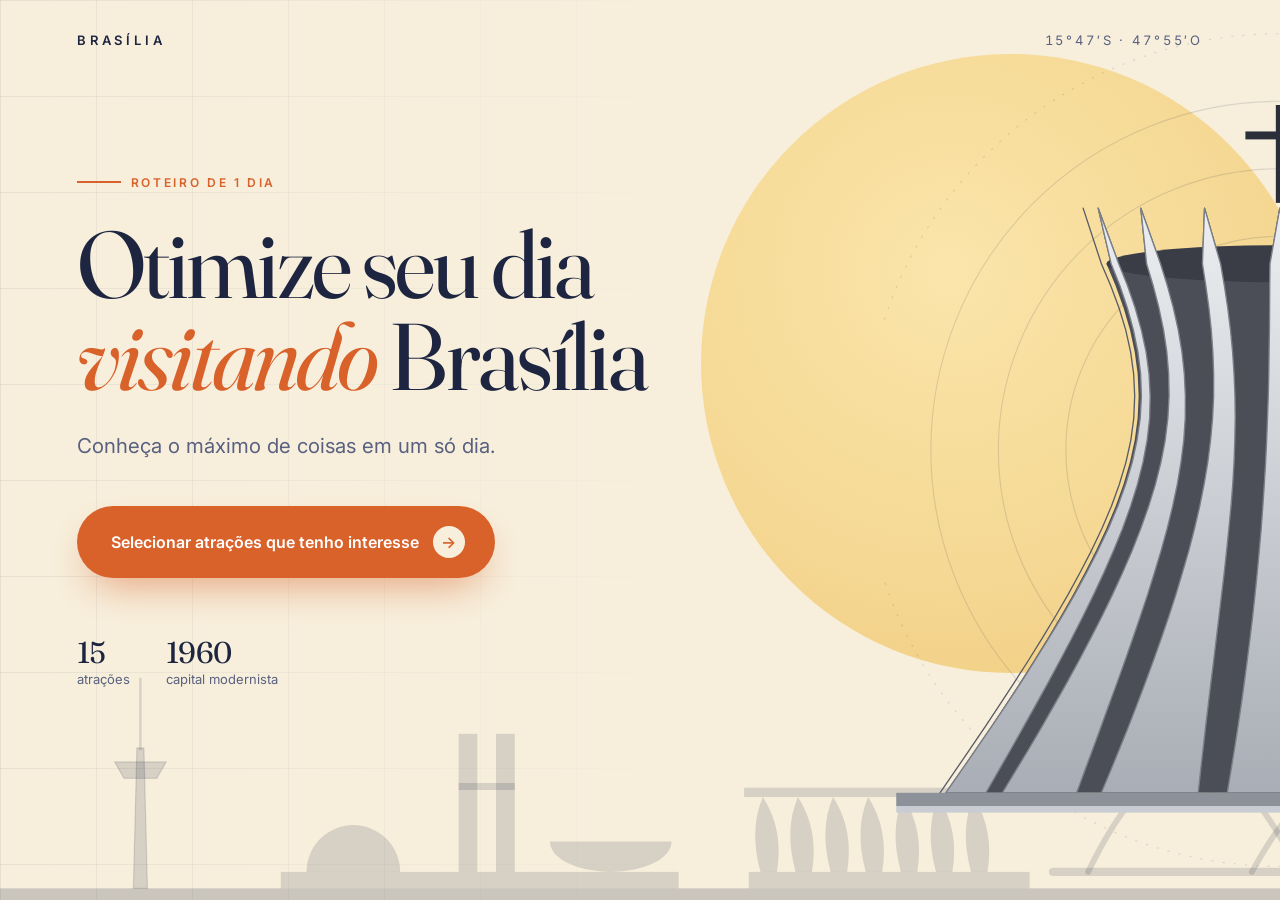
==== index.html @ c739fdb3 "init" ====
<!DOCTYPE html>
<html lang="pt-BR">
<head>
  <meta charset="utf-8">
  <meta name="viewport" content="width=device-width, initial-scale=1">
  <title>Brasília em um dia</title>
  <link rel="preconnect" href="https://fonts.googleapis.com">
  <link href="https://fonts.googleapis.com/css2?family=Fraunces:ital,opsz,wght@0,9..144,400;1,9..144,400&family=Inter:wght@400;500;600&display=swap" rel="stylesheet">
  <link rel="stylesheet" href="style.css">
</head>
<body>
<main class="hero">
  <div class="grade"></div>
  <div class="sol"></div>

  <div class="arcos" aria-hidden="true">
    <svg viewBox="0 0 800 800" preserveAspectRatio="xMidYMid slice" fill="none" stroke="#1d2540" stroke-opacity=".13">
      <circle cx="400" cy="400" r="190"/><circle cx="400" cy="400" r="250"/>
      <circle cx="400" cy="400" r="310"/><circle cx="400" cy="400" r="370" stroke-dasharray="2 8"/>
    </svg>
  </div>

  <svg class="skyline" viewBox="0 0 1440 200" preserveAspectRatio="xMinYMax slice" aria-hidden="true">
    <g fill="#1d2540" fill-opacity=".15" stroke="#1d2540" stroke-opacity=".15">
      <!-- Torre de TV -->
      <polygon points="114,190 126,190 123,70 117,70"/>
      <polygon points="98,82 142,82 134,96 106,96"/>
      <rect x="119" y="10" width="2" height="62" stroke="none"/>
      <!-- Congresso Nacional -->
      <rect x="240" y="176" width="340" height="14" stroke="none"/>
      <path d="M262 176 A40 40 0 0 1 342 176 Z" stroke="none"/>
      <rect x="392" y="58" width="16" height="118" stroke="none"/>
      <rect x="424" y="58" width="16" height="118" stroke="none"/>
      <rect x="392" y="100" width="48" height="6" stroke="none"/>
      <path d="M470 150 A52 26 0 0 0 574 150 Z" stroke="none"/>
      <!-- Palácio da Alvorada -->
      <rect x="640" y="176" width="240" height="14" stroke="none"/>
      <rect x="636" y="104" width="248" height="8" stroke="none"/>
      <g stroke="none">
        <path id="col" d="M650 176 Q640 140 652 112 Q670 140 664 176 Z"/>
        <use href="#col" x="30"/><use href="#col" x="60"/><use href="#col" x="90"/>
        <use href="#col" x="120"/><use href="#col" x="150"/><use href="#col" x="180"/>
      </g>
    </g>
    <!-- Ponte JK -->
    <g fill="none" stroke="#1d2540" stroke-opacity=".15" stroke-width="5" stroke-linecap="round">
      <path d="M930 176 Q1020 -10 1110 176"/>
      <path d="M1070 176 Q1160 10 1250 176"/>
      <path d="M1210 176 Q1300 -10 1390 176"/>
      <path d="M900 176 H1440" stroke-width="7"/>
    </g>
    <rect x="0" y="190" width="1440" height="10" fill="#1d2540" fill-opacity=".2"/>
  </svg>

  <svg class="catedral" viewBox="-300 0 600 540" id="catedral" role="img" aria-label="Catedral de Brasília"></svg>

  <nav class="topo">
    <b>Brasília</b>
    <span class="coord">15°47′S · 47°55′O</span>
  </nav>

  <section class="conteudo">
    <div class="selo">Roteiro de 1 dia</div>
    <h1>Otimize seu dia <em>visitando</em> Brasília</h1>
    <p class="sub">Conheça o máximo de coisas em um só dia.</p>

    <button class="btn" id="abrir">
      Selecionar atrações que tenho interesse <span class="seta">→</span>
    </button>

    <div class="fatos">
      <div><strong id="qtd">15</strong>atrações</div>
      <div><strong>1960</strong>capital modernista</div>
    </div>
  </section>
</main>

<dialog id="modal">
  <!-- PASSO 1: passeios com hora marcada -->
  <section class="passo" id="passo1">
    <div class="m-cab">
      <div>
        <div class="etapa">Passo 1 de 2</div>
        <h2>Atividades com hora marcada</h2>
        <p>Já decidiu alguma? Toque e escolha o horário.</p>
      </div>
      <button class="fechar" data-fechar aria-label="Fechar">✕</button>
    </div>
    <div class="grid" id="grid1"></div>
    <div class="m-rod">
      <div class="resumo"><strong id="resumo1">0 atividades</strong><span>Opcional</span></div>
      <button class="btn" id="proximo">Continuar <span class="seta">→</span></button>
    </div>
  </section>

  <section class="passo" id="passo2" hidden>
    <div class="m-cab">
      <div>
        <div class="etapa">Passo 2 de 2</div>
        <h2>O que mais você quer conhecer?</h2>
        <p>Toque nas atrações de interesse.</p>
      </div>
      <button class="fechar" data-fechar aria-label="Fechar">✕</button>
    </div>
    <button class="todas" id="todas">Selecionar todas</button>
    <div class="grid" id="grid2"></div>
    <div class="m-rod">
      <div class="resumo"><strong id="resumo2">0 atrações</strong><span id="tempoTotal">0 min no total</span></div>
      <div class="acoes">
        <button class="voltar" id="voltar">← Voltar</button>
        <button class="btn" id="ver" disabled>Ver minha lista <span class="seta">→</span></button>
      </div>
    </div>
  </section>
</dialog>

<script src="atracoes.js"></script>
<script src="catedral.js"></script>
<script>
  desenharCatedral(document.getElementById("catedral"));
  document.getElementById("qtd").textContent = ATRACOES.length;

  const $ = id => document.getElementById(id);
  const modal = $("modal");
  const ler = (k, padrao) => { try { return JSON.parse(sessionStorage.getItem(k)) ?? padrao; } catch (e) { return padrao; } };

  const fixasSalvas = ler("fixas", []);
  const interesseSalvo = ler("selecionadas", []);
  const plural = (n, a, b) => `${n} ${n === 1 ? a : b}`;

  $("grid1").innerHTML = FIXAS.map(a => {
    const f = fixasSalvas.find(x => x.id === a.id);
    const unico = a.horarios.length === 1;
    return `
    <div class="card" data-id="${a.id}">
      <label class="linha">
        <input type="checkbox" ${f ? "checked" : ""}>
        <span class="marca">✓</span>
        <span><div class="nome">${a.nome}</div><div class="tempo">${a.obs ? a.obs + " · " : ""}${a.horarios.length > 2 ? a.horarios.length + " horários" : a.horarios.join(" ou ")} · ${formatarTempo(a.minutos)}</div></span>
      </label>
      <div class="extra">
        <span>Horário</span>
        ${a.horarios.map(h => `<label class="pilula"><input type="radio" name="h-${a.id}" value="${h}" ${unico || (f && f.inicio === h) ? "checked" : ""}><span>${h.replace(":00", "h")}</span></label>`).join("")}
      </div>
    </div>`;
  }).join("");
  const cards1 = [...$("grid1").querySelectorAll(".card")];

  function fixas() {
    return cards1.filter(c => c.querySelector("input[type=checkbox]").checked).map(c => {
      const a = FIXAS.find(x => x.id === c.dataset.id);
      const r = c.querySelector("input[type=radio]:checked");
      return { id: a.id, nome: a.nome, minutos: a.minutos, inicio: r ? r.value : "" };
    });
  }
  function atualizar1() {
    const f = fixas();
    $("resumo1").textContent = plural(f.length, "atividade", "atividades");
    $("proximo").disabled = !f.every(x => x.inicio);
    $("proximo").firstChild.textContent = f.length ? "Continuar " : "Não tenho, pular ";
  }
  cards1.forEach(c => c.addEventListener("change", atualizar1));

  let caixas2 = [];
  function montarPasso2() {
    const livres = ATRACOES;
    $("grid2").innerHTML = livres.map(a => `
      <div class="card">
        <label class="linha">
          <input type="checkbox" value="${a.id}" ${interesseSalvo.includes(a.id) ? "checked" : ""}>
          <span class="marca">✓</span>
          <span><div class="nome">${a.nome}</div><div class="tempo">${formatarTempo(a.minutos)}</div></span>
        </label>
      </div>`).join("");
    caixas2 = [...$("grid2").querySelectorAll("input")];
    caixas2.forEach(c => c.addEventListener("change", atualizar2));
    atualizar2();
  }
  function escolhidas2() { return caixas2.filter(c => c.checked).map(c => +c.value); }
  function atualizar2() {
    const f = fixas();
    const ids = escolhidas2();
    const min = ATRACOES.filter(a => ids.includes(a.id)).reduce((s, a) => s + a.minutos, 0)
              + f.reduce((s, x) => s + x.minutos, 0);
    const total = ids.length + f.length;
    $("resumo2").textContent = plural(total, "atração", "atrações");
    $("tempoTotal").textContent = `${formatarTempo(min)} no total`;
    $("ver").disabled = total === 0;
    $("todas").textContent = ids.length === caixas2.length ? "Limpar seleção" : "Selecionar todas";
  }
  $("todas").addEventListener("click", () => {
    const marcar = caixas2.some(c => !c.checked);
    caixas2.forEach(c => (c.checked = marcar));
    atualizar2();
  });

  function ir(n) { $("passo1").hidden = n !== 1; $("passo2").hidden = n !== 2; }
  $("abrir").addEventListener("click", () => { ir(1); atualizar1(); modal.showModal(); });
  document.querySelectorAll("[data-fechar]").forEach(b => b.addEventListener("click", () => modal.close()));
  modal.addEventListener("click", e => { if (e.target === modal) modal.close(); });
  $("proximo").addEventListener("click", () => { montarPasso2(); ir(2); });
  $("voltar").addEventListener("click", () => ir(1));
  $("ver").addEventListener("click", () => {
    sessionStorage.setItem("fixas", JSON.stringify(fixas()));
    sessionStorage.setItem("selecionadas", JSON.stringify(escolhidas2()));
    location.href = "lista.html";
  });
  atualizar1();
</script>
</body>
</html>
---- style.css ----
:root {
  --bg: #f7efdc;
  --bg-2: #f1e5c8;
  --ink: #1d2540;
  --ink-soft: #5a6180;
  --accent: #d9612a;
  --sun: #f4d489;
  --line: rgba(29, 37, 64, 0.14);
  --serif: "Fraunces", "Iowan Old Style", Georgia, serif;
  --sans: "Inter", system-ui, -apple-system, "Segoe UI", sans-serif;
}

* { box-sizing: border-box; margin: 0; padding: 0; }

body {
  font-family: var(--sans);
  color: var(--ink);
  background: var(--bg);
  min-height: 100vh;
  -webkit-font-smoothing: antialiased;
}

/* ---------- HERO ---------- */
.hero {
  position: relative;
  min-height: 100vh;
  overflow: hidden;
  display: flex;
  flex-direction: column;
  --cw: min(62vw, 820px);
}

/* sol / lua do cerrado atrás da catedral */
.sol {
  position: absolute;
  right: calc(var(--cw) * -0.05);
  top: 6vh;
  width: calc(var(--cw) * 0.78);
  aspect-ratio: 1;
  border-radius: 50%;
  background: radial-gradient(circle at 40% 35%, #fbe4a5, var(--sun) 60%, #efc36f);
  opacity: .9;
}
/* arcos concêntricos finos */
.arcos {
  position: absolute;
  right: 0;
  top: 0;
  width: var(--cw);
  height: 100%;
  transform: translateX(50%);
  pointer-events: none;
}
.arcos svg { width: 100%; height: 100%; }

.catedral {
  position: absolute;
  bottom: 9vh;
  right: calc(var(--cw) / -2);
  width: var(--cw);
  height: auto;
}

.skyline {
  position: absolute;
  left: 0; right: 0; bottom: 0;
  width: 100%;
  height: 26vh;
  min-height: 170px;
}

/* grade arquitetônica */
.grade {
  position: absolute; inset: 0;
  background-image:
    linear-gradient(var(--line) 1px, transparent 1px),
    linear-gradient(90deg, var(--line) 1px, transparent 1px);
  background-size: 96px 96px;
  mask-image: linear-gradient(90deg, #000 0%, transparent 55%);
  -webkit-mask-image: linear-gradient(90deg, #000 0%, transparent 55%);
  opacity: .5;
}

nav.topo {
  position: relative; z-index: 3;
  display: flex; justify-content: space-between; align-items: center;
  padding: 32px clamp(24px, 6vw, 88px);
  font-size: 13px; letter-spacing: .22em; text-transform: uppercase;
  color: var(--ink-soft);
}
nav.topo b { color: var(--ink); font-weight: 600; letter-spacing: .3em; }
nav.topo .coord { font-variant-numeric: tabular-nums; }

.conteudo {
  position: relative; z-index: 3;
  padding: 0 clamp(24px, 6vw, 88px);
  margin: auto 0;
  max-width: min(760px, 62vw);
  padding-bottom: 14vh;
}
.selo {
  display: inline-flex; align-items: center; gap: 10px;
  font-size: 12px; letter-spacing: .22em; text-transform: uppercase;
  color: var(--accent); font-weight: 600;
  margin-bottom: 28px;
}
.selo::before { content: ""; width: 44px; height: 2px; background: var(--accent); }

h1 {
  font-family: var(--serif);
  font-weight: 400;
  font-size: clamp(44px, 7.4vw, 108px);
  line-height: .98;
  letter-spacing: -.03em;
}
h1 em { font-style: italic; color: var(--accent); }

.sub {
  margin-top: 28px;
  font-size: clamp(17px, 1.6vw, 22px);
  line-height: 1.5;
  color: var(--ink-soft);
  max-width: 36ch;
}

.btn {
  display: inline-flex; align-items: center; gap: 14px;
  margin-top: 44px;
  padding: 20px 30px 20px 34px;
  border: 0; border-radius: 999px;
  background: var(--accent); color: #fff;
  font: 600 16px var(--sans);
  cursor: pointer;
  box-shadow: 0 18px 40px -14px rgba(217, 97, 42, .6);
  transition: transform .2s ease, box-shadow .2s ease, background .2s;
}
.btn:hover { transform: translateY(-3px); background: #c5541f; box-shadow: 0 24px 46px -14px rgba(217, 97, 42, .7); }
.btn .seta {
  width: 32px; height: 32px; border-radius: 50%;
  background: var(--bg); color: var(--accent);
  display: grid; place-items: center; font-size: 16px;
}
.btn[disabled] { opacity: .4; cursor: not-allowed; transform: none; box-shadow: none; }
.btn.claro { background: transparent; color: var(--ink); border: 1.5px solid var(--ink); box-shadow: none; }
.btn.claro:hover { background: var(--ink); color: #fff; }

.fatos {
  display: flex; gap: 36px; margin-top: 56px;
  font-size: 13px; color: var(--ink-soft);
}
.fatos strong { display: block; font: 400 30px var(--serif); color: var(--ink); letter-spacing: -.02em; }

/* ---------- MODAL ---------- */
dialog {
  border: 0; padding: 0;
  width: min(760px, calc(100vw - 32px));
  max-height: min(86vh, 800px);
  margin: auto;
  border-radius: 32px;
  background: var(--bg);
  color: var(--ink);
  box-shadow: 0 50px 120px -30px rgba(20, 26, 50, .55);
  overflow: hidden;
}
dialog[open] { display: flex; flex-direction: column; animation: sobe .35s cubic-bezier(.2, .8, .2, 1); }
dialog::backdrop { background: rgba(29, 37, 64, .45); backdrop-filter: blur(6px); }
@keyframes sobe { from { opacity: 0; transform: translateY(24px) scale(.98); } }

.m-cab { padding: 30px 34px 18px; display: flex; justify-content: space-between; align-items: flex-start; gap: 16px; }
.m-cab h2 { font: 400 32px/1.1 var(--serif); letter-spacing: -.02em; }
.m-cab p { margin-top: 8px; color: var(--ink-soft); font-size: 14px; }
.fechar {
  border: 0; background: var(--bg-2); color: var(--ink);
  width: 40px; height: 40px; border-radius: 50%;
  font-size: 18px; cursor: pointer; flex: none;
}
.fechar:hover { background: #e8d9b4; }
.todas {
  margin: 0 34px 10px auto; align-self: flex-end;
  background: none; border: 0; cursor: pointer;
  font: 600 13px var(--sans); color: var(--accent);
  text-decoration: underline; text-underline-offset: 4px;
}

.grid {
  overflow-y: auto;
  padding: 6px 34px 24px;
  display: grid; grid-template-columns: repeat(2, 1fr); gap: 12px;
}
.card {
  position: relative;
  padding: 16px 18px;
  border-radius: 20px;
  background: #fffaf0;
  border: 1.5px solid transparent;
  box-shadow: 0 1px 0 var(--line);
  cursor: pointer;
  transition: all .18s ease;
  user-select: none;
}
.linha { display: flex; align-items: center; gap: 14px; cursor: pointer; }
.etapa { font-size: 11px; letter-spacing: .22em; text-transform: uppercase; font-weight: 600; color: var(--accent); margin-bottom: 10px; }
.passo { display: flex; flex-direction: column; min-height: 0; flex: 1; }
.passo[hidden] { display: none; }
.extra { display: none; gap: 12px; margin-top: 14px; padding-top: 14px; border-top: 1px solid rgba(255,255,255,.18); flex-wrap: wrap; }
.card:has(input[type=checkbox]:checked) .extra { display: flex; }
.extra label { display: flex; align-items: center; gap: 8px; font-size: 13px; color: #b9c0e0; }
.extra input {
  font: 600 14px var(--sans); color: var(--ink);
  background: #fffaf0; border: 0; border-radius: 10px; padding: 8px 10px; width: 100px;
}
.extra input.dur { width: 70px; }
.extra input:focus { outline: 2px solid var(--accent); }
.acoes { display: flex; align-items: center; gap: 16px; }
.voltar { background: none; border: 0; cursor: pointer; font: 600 14px var(--sans); color: var(--ink-soft); }
.voltar:hover { color: var(--ink); }
.card:hover { transform: translateY(-2px); border-color: var(--line); }
.card .linha input { position: absolute; opacity: 0; pointer-events: none; }
.marca {
  width: 26px; height: 26px; border-radius: 50%; flex: none;
  border: 2px solid var(--line);
  display: grid; place-items: center;
  color: transparent; font-size: 14px; font-weight: 700;
  transition: all .18s;
}
.card .nome { font-weight: 600; font-size: 15px; line-height: 1.25; }
.card .tempo { font-size: 13px; color: var(--ink-soft); margin-top: 3px; }
.card:has(input:checked) { background: var(--ink); color: #fff; }
.card:has(input:checked) .tempo { color: #b9c0e0; }
.card:has(input:checked) .marca { background: var(--accent); border-color: var(--accent); color: #fff; }
.card:has(.linha input:focus-visible) { outline: 3px solid var(--accent); outline-offset: 2px; }

.m-rod {
  display: flex; justify-content: space-between; align-items: center; gap: 16px;
  padding: 18px 34px 24px;
  border-top: 1px solid var(--line);
  background: var(--bg);
}
.resumo { font-size: 14px; color: var(--ink-soft); }
.resumo strong { display: block; font: 400 26px var(--serif); color: var(--ink); letter-spacing: -.01em; }
.m-rod .btn { margin: 0; padding: 16px 24px 16px 28px; }

/* ---------- PÁGINA DA LISTA ---------- */
.pagina {
  position: relative; min-height: 100vh; overflow: hidden;
  --cw: min(46vw, 620px);
}
.pagina .catedral { bottom: 0; opacity: .95; }
.pagina .sol { top: auto; bottom: 8%; width: calc(var(--cw) * .7); opacity: .7; }
.roteiro {
  position: relative; z-index: 3;
  max-width: 640px;
  padding: 0 clamp(24px, 6vw, 88px) 120px;
  margin-left: 0;
}
.roteiro h1 { font-size: clamp(40px, 5.6vw, 76px); margin-bottom: 14px; }
.roteiro .sub { max-width: 40ch; margin-top: 0; }

.lista { list-style: none; margin-top: 44px; counter-reset: n; }
.lista li {
  counter-increment: n;
  display: grid; grid-template-columns: 52px 1fr auto; align-items: center;
  padding: 22px 0;
  border-top: 1px solid var(--line);
  animation: entra .5s both;
}
.lista li:last-child { border-bottom: 1px solid var(--line); }
.lista li::before {
  content: counter(n, decimal-leading-zero);
  font: italic 400 20px var(--serif); color: var(--accent);
}
.lista .nome { font: 400 26px var(--serif); letter-spacing: -.01em; }
.lista .tempo {
  font-size: 13px; font-weight: 600; letter-spacing: .04em;
  padding: 7px 14px; border-radius: 999px; background: var(--bg-2);
}
@keyframes entra { from { opacity: 0; transform: translateY(12px); } }

.total {
  margin-top: 34px; display: flex; align-items: baseline; gap: 16px;
  font-size: 14px; color: var(--ink-soft);
}
.total strong { font: 400 48px var(--serif); color: var(--ink); letter-spacing: -.02em; }
.vazio { margin-top: 40px; color: var(--ink-soft); }

@media (max-width: 820px) {
  .hero { --cw: 120vw; }
  .catedral { bottom: 20vh; opacity: .35; }
  .sol { opacity: .5; }
  .conteudo { max-width: none; }
  .fatos { gap: 24px; }
  .grid { grid-template-columns: 1fr; }
  .pagina { --cw: 110vw; }
  .pagina .catedral { opacity: .18; }
  nav.topo .coord { display: none; }
  .m-rod { flex-direction: column; align-items: stretch; }
  .m-rod .btn { justify-content: center; }
}
@media (prefers-reduced-motion: reduce) { * { animation: none !important; transition: none !important; } }

/* lista: horários */
.grupo { margin-top: 44px; font-size: 12px; letter-spacing: .22em; text-transform: uppercase; font-weight: 600; color: var(--accent); }
.grupo + .lista { margin-top: 14px; }
.lista .hora { font: italic 400 20px var(--serif); color: var(--accent); }
.lista li.fixa { grid-template-columns: 132px 1fr auto; }
.lista li.fixa::before { content: none; }
@media (max-width: 820px) { .acoes { justify-content: space-between; } .lista li.fixa { grid-template-columns: 1fr auto; } .lista li.fixa .hora { grid-column: 1 / -1; } }

/* opções de horário */
.extra > span { font-size: 13px; color: #b9c0e0; margin-right: 4px; align-self: center; }
.pilula { position: relative; cursor: pointer; }
.pilula input { position: absolute; opacity: 0; pointer-events: none; }
.pilula span {
  display: inline-block; padding: 8px 16px; border-radius: 999px;
  background: rgba(255,255,255,.14); color: #fff; font: 600 14px var(--sans);
  transition: background .15s;
}
.pilula:hover span { background: rgba(255,255,255,.24); }
.pilula input:checked + span { background: var(--accent); }
.pilula input:focus-visible + span { outline: 2px solid #fff; outline-offset: 2px; }
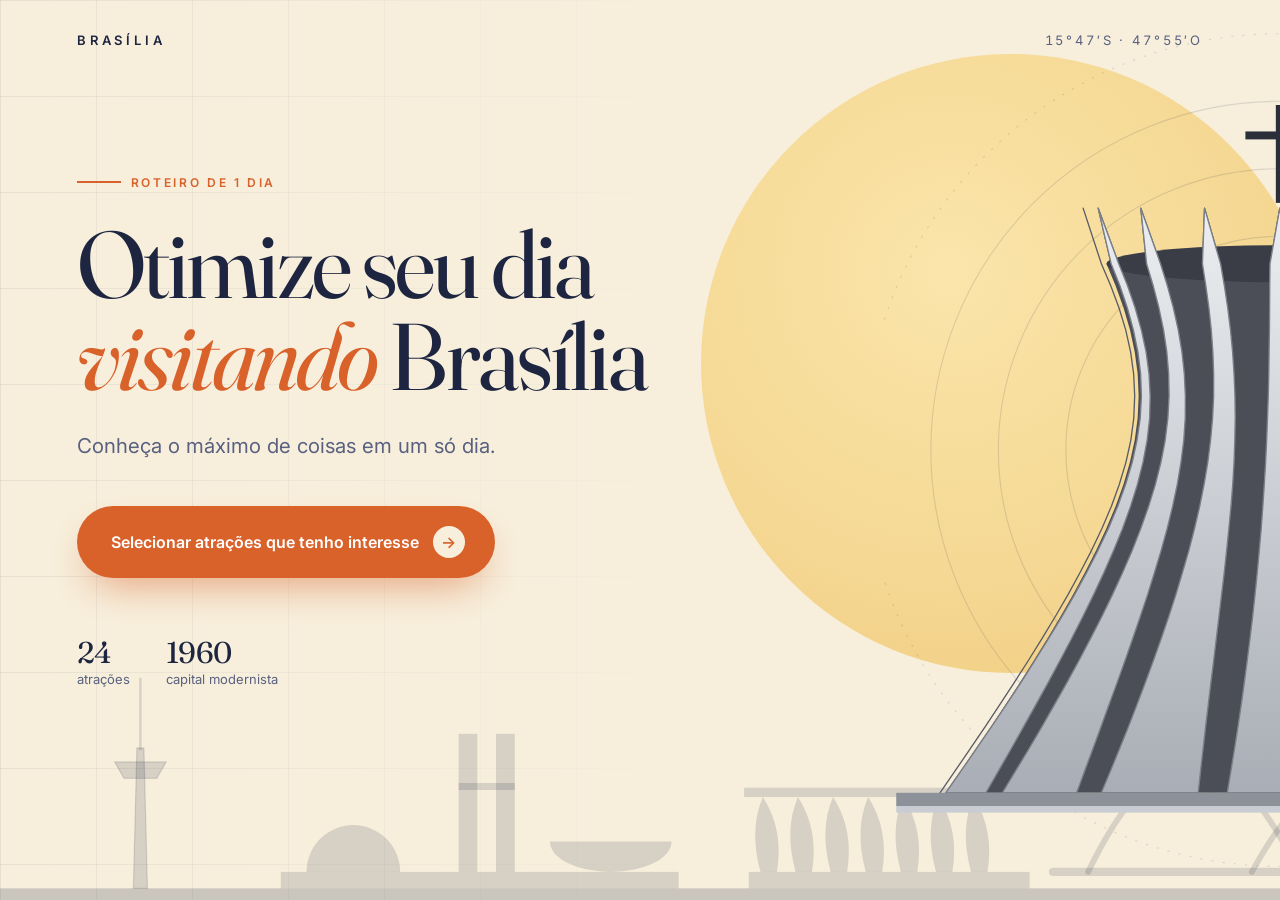
==== commit a18937b7: "horarios pre definidos" ====
--- a/index.html
+++ b/index.html
@@ -76,40 +76,18 @@
 </main>
 
 <dialog id="modal">
-  <!-- PASSO 1: passeios com hora marcada -->
   <section class="passo" id="passo1">
     <div class="m-cab">
       <div>
-        <div class="etapa">Passo 1 de 2</div>
-        <h2>Atividades com hora marcada</h2>
-        <p>Já decidiu alguma? Toque e escolha o horário.</p>
+        <h2>O que você quer fazer?</h2>
+        <p>Toque no horário em que você vai fazer cada atividade.</p>
       </div>
       <button class="fechar" data-fechar aria-label="Fechar">✕</button>
     </div>
-    <div class="grid" id="grid1"></div>
+    <div class="lista1" id="grid1"></div>
     <div class="m-rod">
-      <div class="resumo"><strong id="resumo1">0 atividades</strong><span>Opcional</span></div>
-      <button class="btn" id="proximo">Continuar <span class="seta">→</span></button>
-    </div>
-  </section>
-
-  <section class="passo" id="passo2" hidden>
-    <div class="m-cab">
-      <div>
-        <div class="etapa">Passo 2 de 2</div>
-        <h2>O que mais você quer conhecer?</h2>
-        <p>Toque nas atrações de interesse.</p>
-      </div>
-      <button class="fechar" data-fechar aria-label="Fechar">✕</button>
-    </div>
-    <button class="todas" id="todas">Selecionar todas</button>
-    <div class="grid" id="grid2"></div>
-    <div class="m-rod">
-      <div class="resumo"><strong id="resumo2">0 atrações</strong><span id="tempoTotal">0 min no total</span></div>
-      <div class="acoes">
-        <button class="voltar" id="voltar">← Voltar</button>
-        <button class="btn" id="ver" disabled>Ver minha lista <span class="seta">→</span></button>
-      </div>
+      <div class="resumo"><strong id="resumo1">0 atividades</strong><span id="tempoTotal">0 min no total</span></div>
+      <button class="btn" id="ver" disabled>Ver minha lista <span class="seta">→</span></button>
     </div>
   </section>
 </dialog>
@@ -118,94 +96,66 @@
 <script src="catedral.js"></script>
 <script>
   desenharCatedral(document.getElementById("catedral"));
-  document.getElementById("qtd").textContent = ATRACOES.length;
+  document.getElementById("qtd").textContent = FIXAS.length;
 
   const $ = id => document.getElementById(id);
   const modal = $("modal");
   const ler = (k, padrao) => { try { return JSON.parse(sessionStorage.getItem(k)) ?? padrao; } catch (e) { return padrao; } };
 
   const fixasSalvas = ler("fixas", []);
-  const interesseSalvo = ler("selecionadas", []);
   const plural = (n, a, b) => `${n} ${n === 1 ? a : b}`;
 
-  $("grid1").innerHTML = FIXAS.map(a => {
-    const f = fixasSalvas.find(x => x.id === a.id);
-    const unico = a.horarios.length === 1;
-    return `
-    <div class="card" data-id="${a.id}">
-      <label class="linha">
-        <input type="checkbox" ${f ? "checked" : ""}>
-        <span class="marca">✓</span>
-        <span><div class="nome">${a.nome}</div><div class="tempo">${a.obs ? a.obs + " · " : ""}${a.horarios.length > 2 ? a.horarios.length + " horários" : a.horarios.join(" ou ")} · ${formatarTempo(a.minutos)}</div></span>
-      </label>
-      <div class="extra">
-        <span>Horário</span>
-        ${a.horarios.map(h => `<label class="pilula"><input type="radio" name="h-${a.id}" value="${h}" ${unico || (f && f.inicio === h) ? "checked" : ""}><span>${h.replace(":00", "h")}</span></label>`).join("")}
-      </div>
-    </div>`;
-  }).join("");
-  const cards1 = [...$("grid1").querySelectorAll(".card")];
+  /* ---------- escolher horário direto nos botões ---------- */
+  const escolha = {};                                   // id -> "HH:MM"
+  fixasSalvas.forEach(f => { escolha[f.id] = f.inicio; });
+
+  const grupos = [...new Set(FIXAS.map(a => a.grupo))];
+  $("grid1").innerHTML = grupos.map(g => `
+    <section class="grupo1">
+      <h3>${g}</h3>
+      ${FIXAS.filter(a => a.grupo === g).map(a => `
+        <div class="fixa1" data-id="${a.id}">
+          <div class="info">
+            <div class="nome">${a.nome}</div>
+            <div class="meta">${a.obs ? a.obs + " · " : ""}duração ${formatarTempo(a.minutos)}</div>
+          </div>
+          <div class="horas">
+            ${a.horarios.map(h => `<button type="button" class="hora-btn" data-h="${h}" aria-pressed="false">${h.replace(":00", "h")}</button>`).join("")}
+          </div>
+        </div>`).join("")}
+    </section>`).join("");
+
+  function pintar1() {
+    document.querySelectorAll(".fixa1").forEach(row => {
+      const sel = escolha[row.dataset.id];
+      row.classList.toggle("ativa", !!sel);
+      row.querySelectorAll(".hora-btn").forEach(b => b.setAttribute("aria-pressed", b.dataset.h === sel));
+    });
+    const f = fixas();
+    $("resumo1").textContent = plural(f.length, "atividade", "atividades");
+    $("tempoTotal").textContent = `${formatarTempo(f.reduce((s, x) => s + x.minutos, 0))} no total`;
+    $("ver").disabled = f.length === 0;
+  }
+  $("grid1").addEventListener("click", e => {
+    const btn = e.target.closest(".hora-btn");
+    if (!btn) return;
+    const id = btn.closest(".fixa1").dataset.id;
+    if (escolha[id] === btn.dataset.h) delete escolha[id];   // clicar de novo desmarca
+    else escolha[id] = btn.dataset.h;
+    pintar1();
+  });
 
   function fixas() {
-    return cards1.filter(c => c.querySelector("input[type=checkbox]").checked).map(c => {
-      const a = FIXAS.find(x => x.id === c.dataset.id);
-      const r = c.querySelector("input[type=radio]:checked");
-      return { id: a.id, nome: a.nome, minutos: a.minutos, inicio: r ? r.value : "" };
-    });
+    return FIXAS.filter(a => escolha[a.id]).map(a => ({ id: a.id, nome: a.nome, minutos: a.minutos, inicio: escolha[a.id] }));
   }
-  function atualizar1() {
-    const f = fixas();
-    $("resumo1").textContent = plural(f.length, "atividade", "atividades");
-    $("proximo").disabled = !f.every(x => x.inicio);
-    $("proximo").firstChild.textContent = f.length ? "Continuar " : "Não tenho, pular ";
-  }
-  cards1.forEach(c => c.addEventListener("change", atualizar1));
-
-  let caixas2 = [];
-  function montarPasso2() {
-    const livres = ATRACOES;
-    $("grid2").innerHTML = livres.map(a => `
-      <div class="card">
-        <label class="linha">
-          <input type="checkbox" value="${a.id}" ${interesseSalvo.includes(a.id) ? "checked" : ""}>
-          <span class="marca">✓</span>
-          <span><div class="nome">${a.nome}</div><div class="tempo">${formatarTempo(a.minutos)}</div></span>
-        </label>
-      </div>`).join("");
-    caixas2 = [...$("grid2").querySelectorAll("input")];
-    caixas2.forEach(c => c.addEventListener("change", atualizar2));
-    atualizar2();
-  }
-  function escolhidas2() { return caixas2.filter(c => c.checked).map(c => +c.value); }
-  function atualizar2() {
-    const f = fixas();
-    const ids = escolhidas2();
-    const min = ATRACOES.filter(a => ids.includes(a.id)).reduce((s, a) => s + a.minutos, 0)
-              + f.reduce((s, x) => s + x.minutos, 0);
-    const total = ids.length + f.length;
-    $("resumo2").textContent = plural(total, "atração", "atrações");
-    $("tempoTotal").textContent = `${formatarTempo(min)} no total`;
-    $("ver").disabled = total === 0;
-    $("todas").textContent = ids.length === caixas2.length ? "Limpar seleção" : "Selecionar todas";
-  }
-  $("todas").addEventListener("click", () => {
-    const marcar = caixas2.some(c => !c.checked);
-    caixas2.forEach(c => (c.checked = marcar));
-    atualizar2();
-  });
-
-  function ir(n) { $("passo1").hidden = n !== 1; $("passo2").hidden = n !== 2; }
-  $("abrir").addEventListener("click", () => { ir(1); atualizar1(); modal.showModal(); });
+  $("abrir").addEventListener("click", () => { pintar1(); modal.showModal(); });
   document.querySelectorAll("[data-fechar]").forEach(b => b.addEventListener("click", () => modal.close()));
   modal.addEventListener("click", e => { if (e.target === modal) modal.close(); });
-  $("proximo").addEventListener("click", () => { montarPasso2(); ir(2); });
-  $("voltar").addEventListener("click", () => ir(1));
   $("ver").addEventListener("click", () => {
     sessionStorage.setItem("fixas", JSON.stringify(fixas()));
-    sessionStorage.setItem("selecionadas", JSON.stringify(escolhidas2()));
     location.href = "lista.html";
   });
-  atualizar1();
+  pintar1();
 </script>
 </body>
 </html>
--- a/style.css
+++ b/style.css
@@ -202,16 +202,7 @@
 .etapa { font-size: 11px; letter-spacing: .22em; text-transform: uppercase; font-weight: 600; color: var(--accent); margin-bottom: 10px; }
 .passo { display: flex; flex-direction: column; min-height: 0; flex: 1; }
 .passo[hidden] { display: none; }
-.extra { display: none; gap: 12px; margin-top: 14px; padding-top: 14px; border-top: 1px solid rgba(255,255,255,.18); flex-wrap: wrap; }
-.card:has(input[type=checkbox]:checked) .extra { display: flex; }
-.extra label { display: flex; align-items: center; gap: 8px; font-size: 13px; color: #b9c0e0; }
-.extra input {
-  font: 600 14px var(--sans); color: var(--ink);
-  background: #fffaf0; border: 0; border-radius: 10px; padding: 8px 10px; width: 100px;
-}
-.extra input.dur { width: 70px; }
-.extra input:focus { outline: 2px solid var(--accent); }
-.acoes { display: flex; align-items: center; gap: 16px; }
+.card:has(input[type=checkbox]:checked) .acoes { display: flex; align-items: center; gap: 16px; }
 .voltar { background: none; border: 0; cursor: pointer; font: 600 14px var(--sans); color: var(--ink-soft); }
 .voltar:hover { color: var(--ink); }
 .card:hover { transform: translateY(-2px); border-color: var(--line); }
@@ -225,8 +216,7 @@
 }
 .card .nome { font-weight: 600; font-size: 15px; line-height: 1.25; }
 .card .tempo { font-size: 13px; color: var(--ink-soft); margin-top: 3px; }
-.card:has(input:checked) { background: var(--ink); color: #fff; }
-.card:has(input:checked) .tempo { color: #b9c0e0; }
+.card:has(input:checked) { background: #fff1e4; border-color: var(--accent); }
 .card:has(input:checked) .marca { background: var(--accent); border-color: var(--accent); color: #fff; }
 .card:has(.linha input:focus-visible) { outline: 3px solid var(--accent); outline-offset: 2px; }
 
@@ -306,15 +296,36 @@
 .lista li.fixa::before { content: none; }
 @media (max-width: 820px) { .acoes { justify-content: space-between; } .lista li.fixa { grid-template-columns: 1fr auto; } .lista li.fixa .hora { grid-column: 1 / -1; } }
 
-/* opções de horário */
-.extra > span { font-size: 13px; color: #b9c0e0; margin-right: 4px; align-self: center; }
-.pilula { position: relative; cursor: pointer; }
-.pilula input { position: absolute; opacity: 0; pointer-events: none; }
-.pilula span {
-  display: inline-block; padding: 8px 16px; border-radius: 999px;
-  background: rgba(255,255,255,.14); color: #fff; font: 600 14px var(--sans);
-  transition: background .15s;
-}
-.pilula:hover span { background: rgba(255,255,255,.24); }
-.pilula input:checked + span { background: var(--accent); }
-.pilula input:focus-visible + span { outline: 2px solid #fff; outline-offset: 2px; }
+
+/* ---------- passo 1: claro e organizado ---------- */
+.lista1 { overflow-y: auto; padding: 4px 34px 24px; }
+.grupo1 + .grupo1 { margin-top: 26px; }
+.grupo1 h3 {
+  font: 600 12px var(--sans); letter-spacing: .2em; text-transform: uppercase;
+  color: var(--accent); margin-bottom: 10px;
+  display: flex; align-items: center; gap: 12px;
+}
+.grupo1 h3::after { content: ""; flex: 1; height: 1px; background: var(--line); }
+.fixa1 {
+  display: flex; align-items: center; justify-content: space-between; gap: 18px;
+  padding: 16px 18px; margin-bottom: 10px;
+  background: #fffdf8; border: 1.5px solid var(--line); border-radius: 18px;
+  transition: border-color .15s, background .15s, box-shadow .15s;
+}
+.fixa1.ativa { background: #fff1e4; border-color: var(--accent); box-shadow: 0 8px 22px -14px rgba(217, 97, 42, .7); }
+.fixa1 .nome { font-weight: 600; font-size: 15px; line-height: 1.3; }
+.fixa1 .meta { font-size: 13px; color: var(--ink-soft); margin-top: 3px; }
+.horas { display: flex; flex-wrap: wrap; justify-content: flex-end; gap: 8px; max-width: 55%; }
+.hora-btn {
+  min-width: 56px; padding: 9px 14px; border-radius: 999px;
+  background: #fff; color: var(--ink); border: 1.5px solid #cfc6ae;
+  font: 600 14px var(--sans); cursor: pointer; transition: all .15s;
+}
+.hora-btn:hover { border-color: var(--accent); color: var(--accent); }
+.hora-btn[aria-pressed="true"] { background: var(--accent); border-color: var(--accent); color: #fff; }
+.hora-btn:focus-visible { outline: 3px solid var(--accent); outline-offset: 2px; }
+@media (max-width: 820px) {
+  .lista1 { padding: 4px 20px 20px; }
+  .fixa1 { flex-direction: column; align-items: flex-start; }
+  .horas { justify-content: flex-start; max-width: none; }
+}
